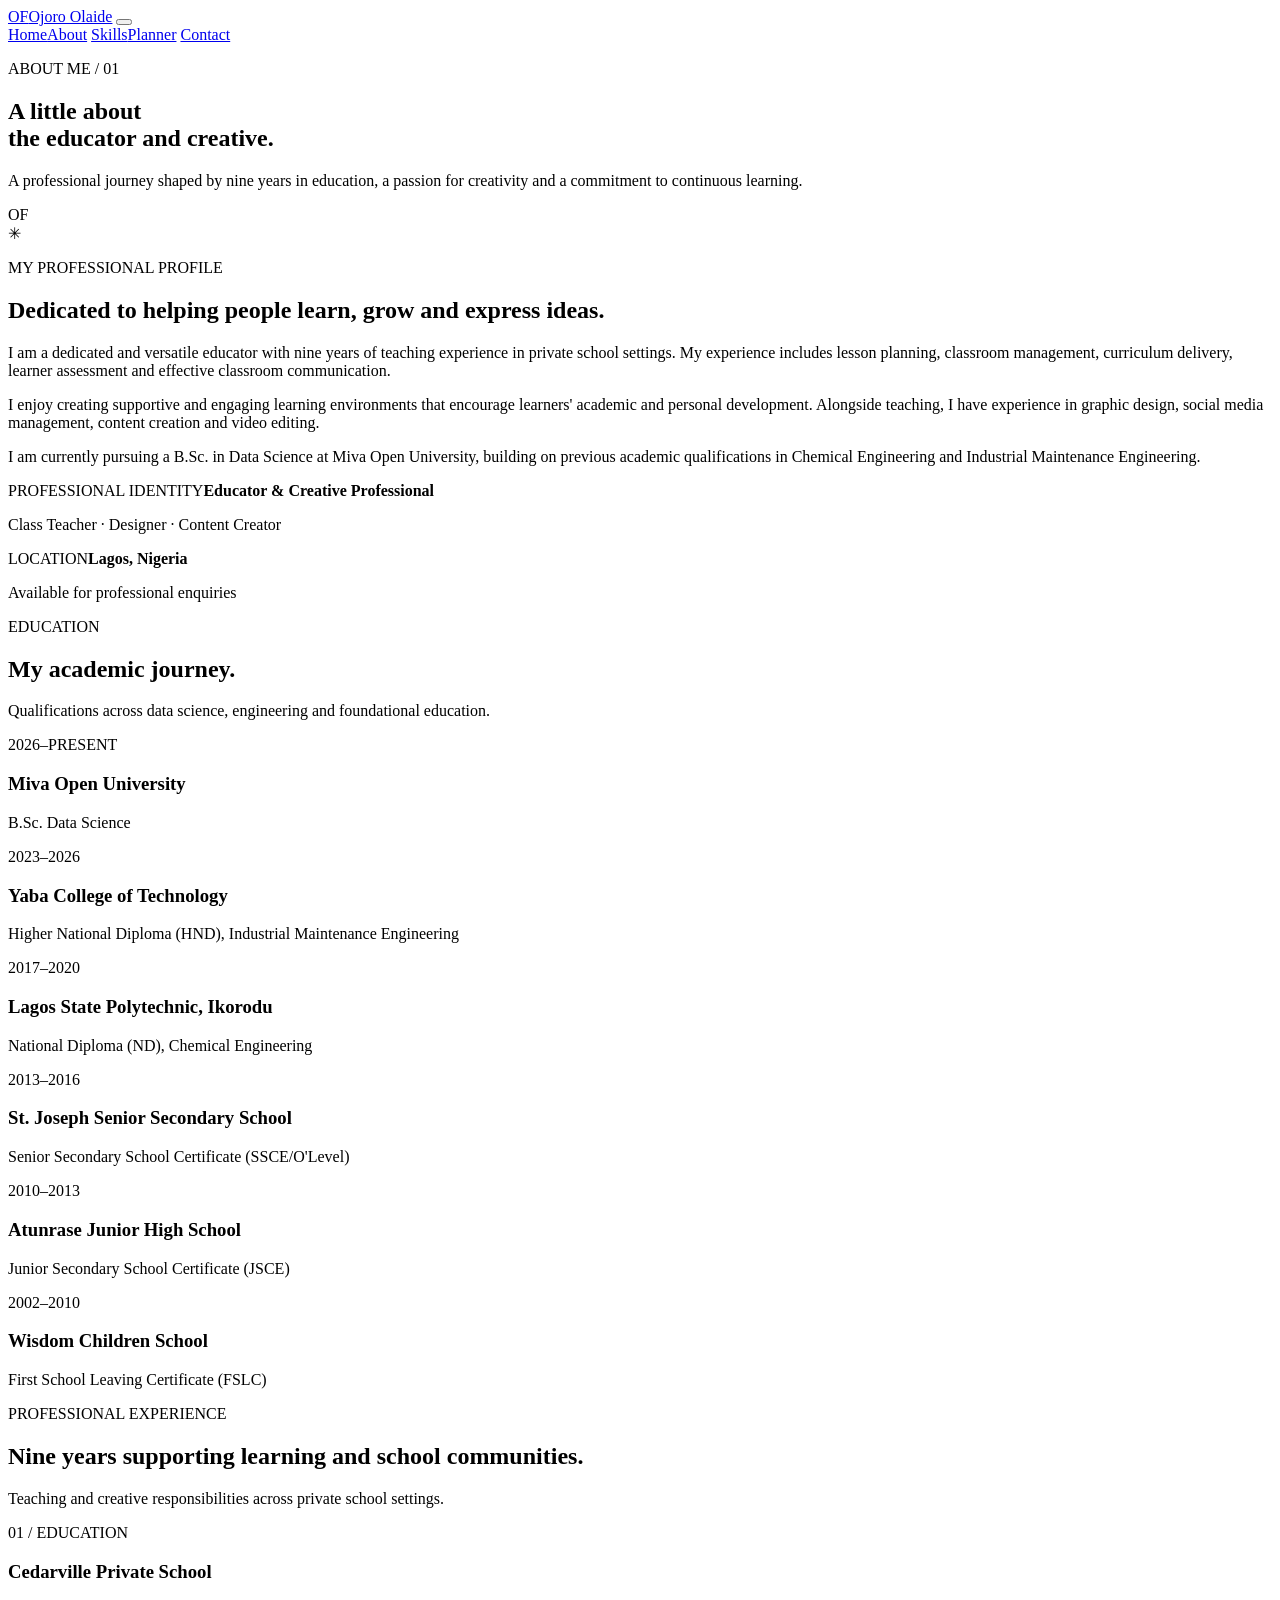
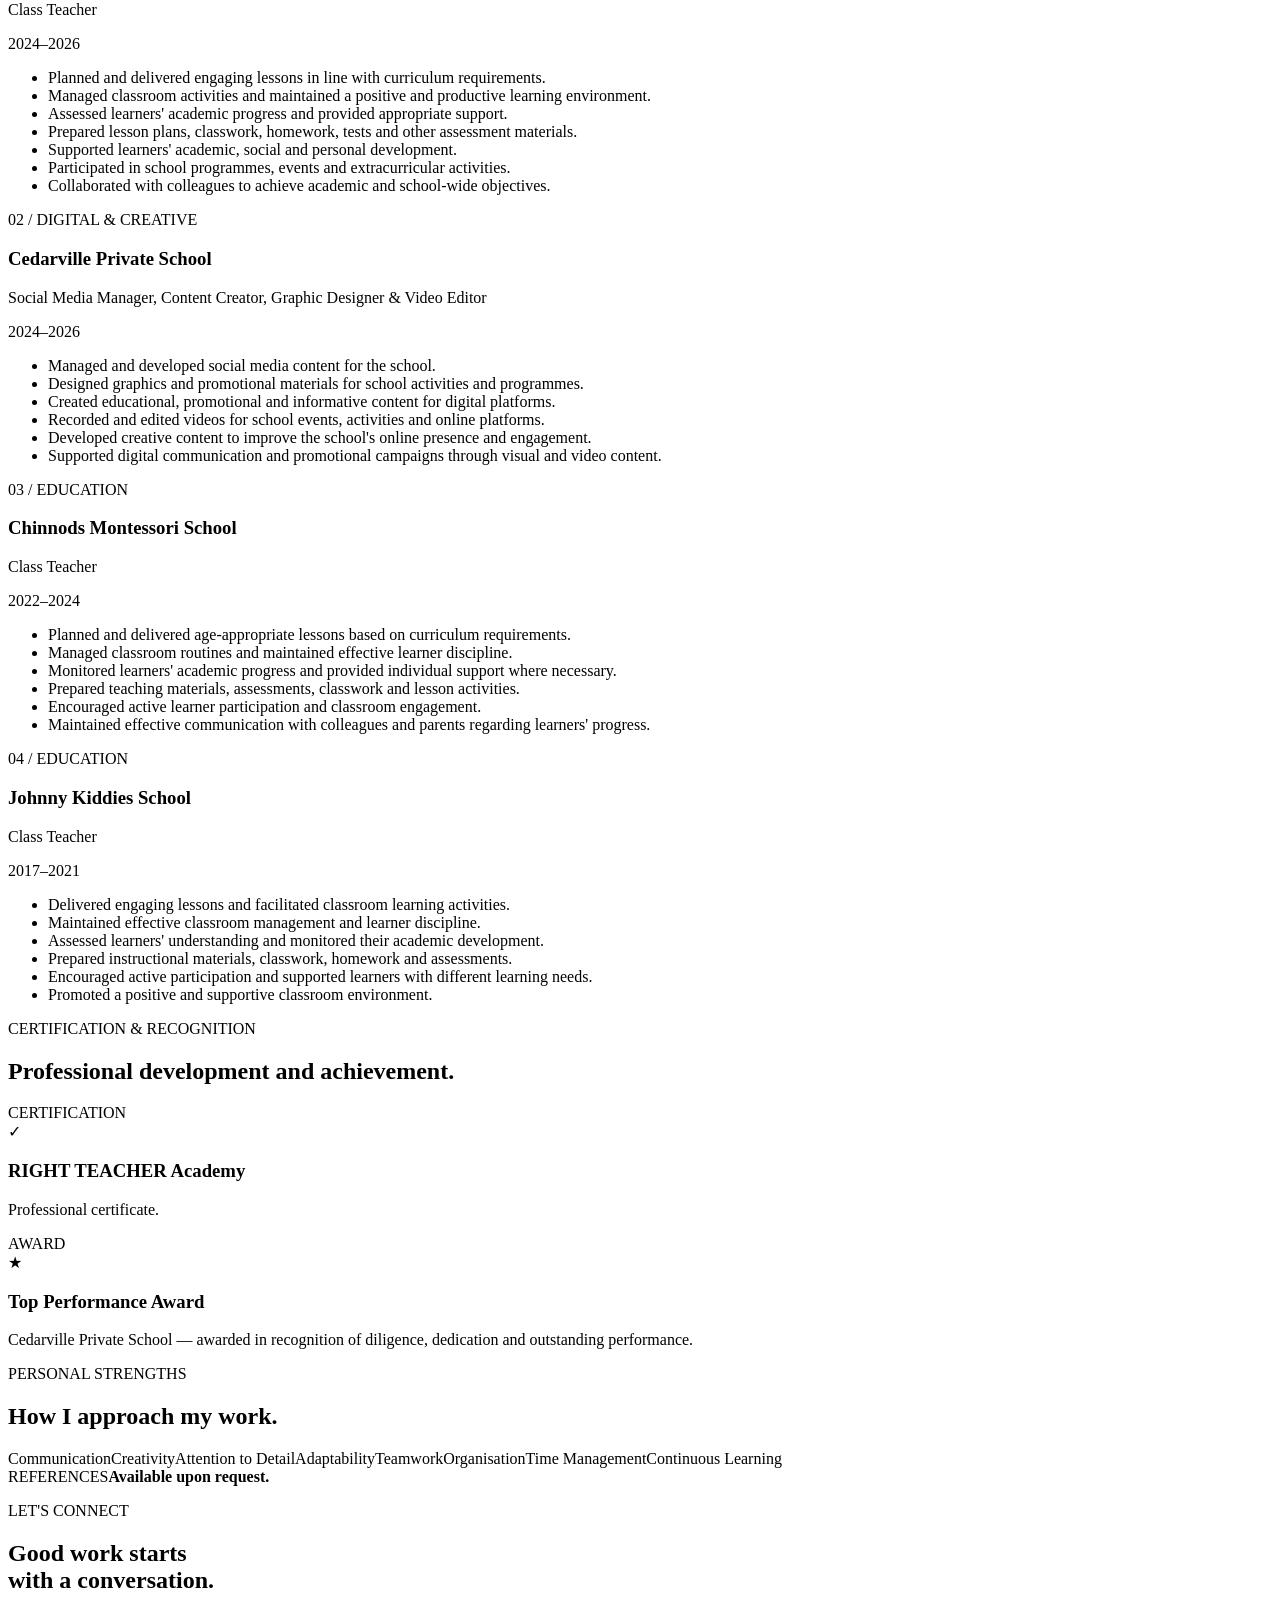
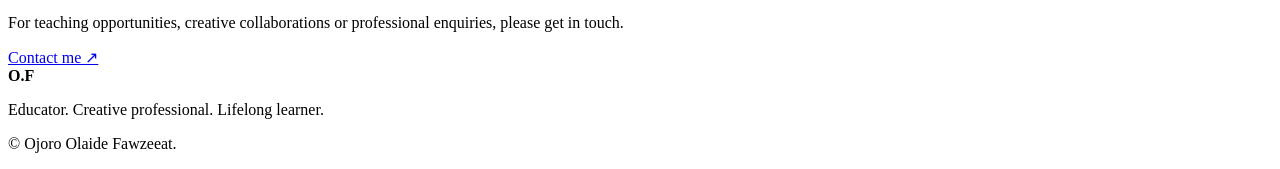
==== about.html @ 4a7afe0f "Replace about page with CV education and experience" ====
<!DOCTYPE html>
<html lang="en">
<head>
    <meta charset="UTF-8">
    <meta name="viewport" content="width=device-width, initial-scale=1.0">
    <meta name="description" content="Learn about Ojoro Olaide Fawzeeat's teaching experience, education, certifications, awards and creative skills.">
    <meta name="theme-color" content="#f8faf8">
    <title>About | Ojoro Olaide Fawzeeat</title>
    <link rel="preconnect" href="https://fonts.googleapis.com">
    <link rel="preconnect" href="https://fonts.gstatic.com" crossorigin>
    <link href="https://fonts.googleapis.com/css2?family=DM+Sans:wght@400;500;600;700&family=Manrope:wght@400;500;600;700;800&display=swap" rel="stylesheet">
    <link rel="stylesheet" href="css/style.css">
    <script src="js/script.js" defer></script>
</head>
<body>
<header class="site-header">
    <div class="container nav-wrap">
        <a href="index.html" class="brand"><span class="brand-mark">OF</span><span>Ojoro Olaide</span></a>
        <button class="menu-toggle" aria-label="Open navigation" aria-expanded="false"><span></span><span></span></button>
        <nav class="main-nav">
            <a href="index.html">Home</a><a href="about.html" class="active">About</a>
            <a href="projects.html">Skills</a><a href="planner.html">Planner</a>
            <a href="contact.html" class="nav-contact">Contact</a>
        </nav>
    </div>
</header>
<main>
    <section class="page-hero about-hero">
        <div class="container">
            <p class="eyebrow">ABOUT ME / 01</p>
            <h1>A little about<br><span class="text-green">the educator and creative.</span></h1>
            <p class="page-intro">A professional journey shaped by nine years in education, a passion for creativity and a commitment to continuous learning.</p>
        </div>
    </section>

    <section class="section">
        <div class="container about-profile-layout">
            <div class="about-profile-image">
                <div class="photo-placeholder about-photo"><span class="profile-initials">OF</span><div class="photo-decoration">✳</div></div>
            </div>
            <div class="about-profile-content">
                <p class="eyebrow">MY PROFESSIONAL PROFILE</p>
                <h2>Dedicated to helping people learn, grow and express ideas.</h2>
                <p>I am a dedicated and versatile educator with nine years of teaching experience in private school settings. My experience includes lesson planning, classroom management, curriculum delivery, learner assessment and effective classroom communication.</p>
                <p>I enjoy creating supportive and engaging learning environments that encourage learners' academic and personal development. Alongside teaching, I have experience in graphic design, social media management, content creation and video editing.</p>
                <p>I am currently pursuing a B.Sc. in Data Science at Miva Open University, building on previous academic qualifications in Chemical Engineering and Industrial Maintenance Engineering.</p>
                <div class="profile-details">
                    <div><span class="detail-label">PROFESSIONAL IDENTITY</span><strong>Educator & Creative Professional</strong><p>Class Teacher · Designer · Content Creator</p></div>
                    <div><span class="detail-label">LOCATION</span><strong>Lagos, Nigeria</strong><p>Available for professional enquiries</p></div>
                </div>
            </div>
        </div>
    </section>

    <section class="section section-soft" id="education">
        <div class="container">
            <div class="section-heading"><p class="eyebrow">EDUCATION</p><h2>My academic journey.</h2><p>Qualifications across data science, engineering and foundational education.</p></div>
            <div class="timeline">
                <article class="timeline-item"><div class="timeline-date">2026–PRESENT</div><div class="timeline-content"><h3>Miva Open University</h3><p class="timeline-role">B.Sc. Data Science</p></div></article>
                <article class="timeline-item"><div class="timeline-date">2023–2026</div><div class="timeline-content"><h3>Yaba College of Technology</h3><p class="timeline-role">Higher National Diploma (HND), Industrial Maintenance Engineering</p></div></article>
                <article class="timeline-item"><div class="timeline-date">2017–2020</div><div class="timeline-content"><h3>Lagos State Polytechnic, Ikorodu</h3><p class="timeline-role">National Diploma (ND), Chemical Engineering</p></div></article>
                <article class="timeline-item"><div class="timeline-date">2013–2016</div><div class="timeline-content"><h3>St. Joseph Senior Secondary School</h3><p class="timeline-role">Senior Secondary School Certificate (SSCE/O'Level)</p></div></article>
                <article class="timeline-item"><div class="timeline-date">2010–2013</div><div class="timeline-content"><h3>Atunrase Junior High School</h3><p class="timeline-role">Junior Secondary School Certificate (JSCE)</p></div></article>
                <article class="timeline-item"><div class="timeline-date">2002–2010</div><div class="timeline-content"><h3>Wisdom Children School</h3><p class="timeline-role">First School Leaving Certificate (FSLC)</p></div></article>
            </div>
        </div>
    </section>

    <section class="section">
        <div class="container">
            <div class="section-heading"><p class="eyebrow">PROFESSIONAL EXPERIENCE</p><h2>Nine years supporting learning and school communities.</h2><p>Teaching and creative responsibilities across private school settings.</p></div>
            <div class="experience-list">
                <article class="experience-card">
                    <div class="experience-heading"><div><p class="experience-index">01 / EDUCATION</p><h3>Cedarville Private School</h3><p class="timeline-role">Class Teacher</p></div><span class="experience-date">2024–2026</span></div>
                    <ul class="experience-points">
                        <li>Planned and delivered engaging lessons in line with curriculum requirements.</li>
                        <li>Managed classroom activities and maintained a positive and productive learning environment.</li>
                        <li>Assessed learners' academic progress and provided appropriate support.</li>
                        <li>Prepared lesson plans, classwork, homework, tests and other assessment materials.</li>
                        <li>Supported learners' academic, social and personal development.</li>
                        <li>Participated in school programmes, events and extracurricular activities.</li>
                        <li>Collaborated with colleagues to achieve academic and school-wide objectives.</li>
                    </ul>
                </article>
                <article class="experience-card">
                    <div class="experience-heading"><div><p class="experience-index">02 / DIGITAL & CREATIVE</p><h3>Cedarville Private School</h3><p class="timeline-role">Social Media Manager, Content Creator, Graphic Designer & Video Editor</p></div><span class="experience-date">2024–2026</span></div>
                    <ul class="experience-points">
                        <li>Managed and developed social media content for the school.</li>
                        <li>Designed graphics and promotional materials for school activities and programmes.</li>
                        <li>Created educational, promotional and informative content for digital platforms.</li>
                        <li>Recorded and edited videos for school events, activities and online platforms.</li>
                        <li>Developed creative content to improve the school's online presence and engagement.</li>
                        <li>Supported digital communication and promotional campaigns through visual and video content.</li>
                    </ul>
                </article>
                <article class="experience-card">
                    <div class="experience-heading"><div><p class="experience-index">03 / EDUCATION</p><h3>Chinnods Montessori School</h3><p class="timeline-role">Class Teacher</p></div><span class="experience-date">2022–2024</span></div>
                    <ul class="experience-points">
                        <li>Planned and delivered age-appropriate lessons based on curriculum requirements.</li>
                        <li>Managed classroom routines and maintained effective learner discipline.</li>
                        <li>Monitored learners' academic progress and provided individual support where necessary.</li>
                        <li>Prepared teaching materials, assessments, classwork and lesson activities.</li>
                        <li>Encouraged active learner participation and classroom engagement.</li>
                        <li>Maintained effective communication with colleagues and parents regarding learners' progress.</li>
                    </ul>
                </article>
                <article class="experience-card">
                    <div class="experience-heading"><div><p class="experience-index">04 / EDUCATION</p><h3>Johnny Kiddies School</h3><p class="timeline-role">Class Teacher</p></div><span class="experience-date">2017–2021</span></div>
                    <ul class="experience-points">
                        <li>Delivered engaging lessons and facilitated classroom learning activities.</li>
                        <li>Maintained effective classroom management and learner discipline.</li>
                        <li>Assessed learners' understanding and monitored their academic development.</li>
                        <li>Prepared instructional materials, classwork, homework and assessments.</li>
                        <li>Encouraged active participation and supported learners with different learning needs.</li>
                        <li>Promoted a positive and supportive classroom environment.</li>
                    </ul>
                </article>
            </div>
        </div>
    </section>

    <section class="section section-soft">
        <div class="container">
            <div class="section-heading"><p class="eyebrow">CERTIFICATION & RECOGNITION</p><h2>Professional development and achievement.</h2></div>
            <div class="intro-grid">
                <article class="intro-card"><span class="card-number">CERTIFICATION</span><div class="intro-icon">✓</div><h3>RIGHT TEACHER Academy</h3><p>Professional certificate.</p></article>
                <article class="intro-card"><span class="card-number">AWARD</span><div class="intro-icon">★</div><h3>Top Performance Award</h3><p>Cedarville Private School — awarded in recognition of diligence, dedication and outstanding performance.</p></article>
            </div>
        </div>
    </section>

    <section class="section">
        <div class="container">
            <div class="section-heading"><p class="eyebrow">PERSONAL STRENGTHS</p><h2>How I approach my work.</h2></div>
            <div class="interest-tags">
                <span>Communication</span><span>Creativity</span><span>Attention to Detail</span><span>Adaptability</span><span>Teamwork</span><span>Organisation</span><span>Time Management</span><span>Continuous Learning</span>
            </div>
            <div class="language-panel"><span class="detail-label">REFERENCES</span><strong>Available upon request.</strong></div>
        </div>
    </section>

    <section class="section"><div class="container"><div class="cta-panel"><p class="eyebrow">LET'S CONNECT</p><h2>Good work starts<br>with a conversation.</h2><p>For teaching opportunities, creative collaborations or professional enquiries, please get in touch.</p><a href="contact.html" class="btn btn-light">Contact me ↗</a></div></div></section>
</main>
<footer class="site-footer"><div class="container footer-content"><div><strong class="footer-brand">O.F</strong><p>Educator. Creative professional. Lifelong learner.</p></div><p>© <span class="year"></span> Ojoro Olaide Fawzeeat.</p></div></footer>
</body>
</html>
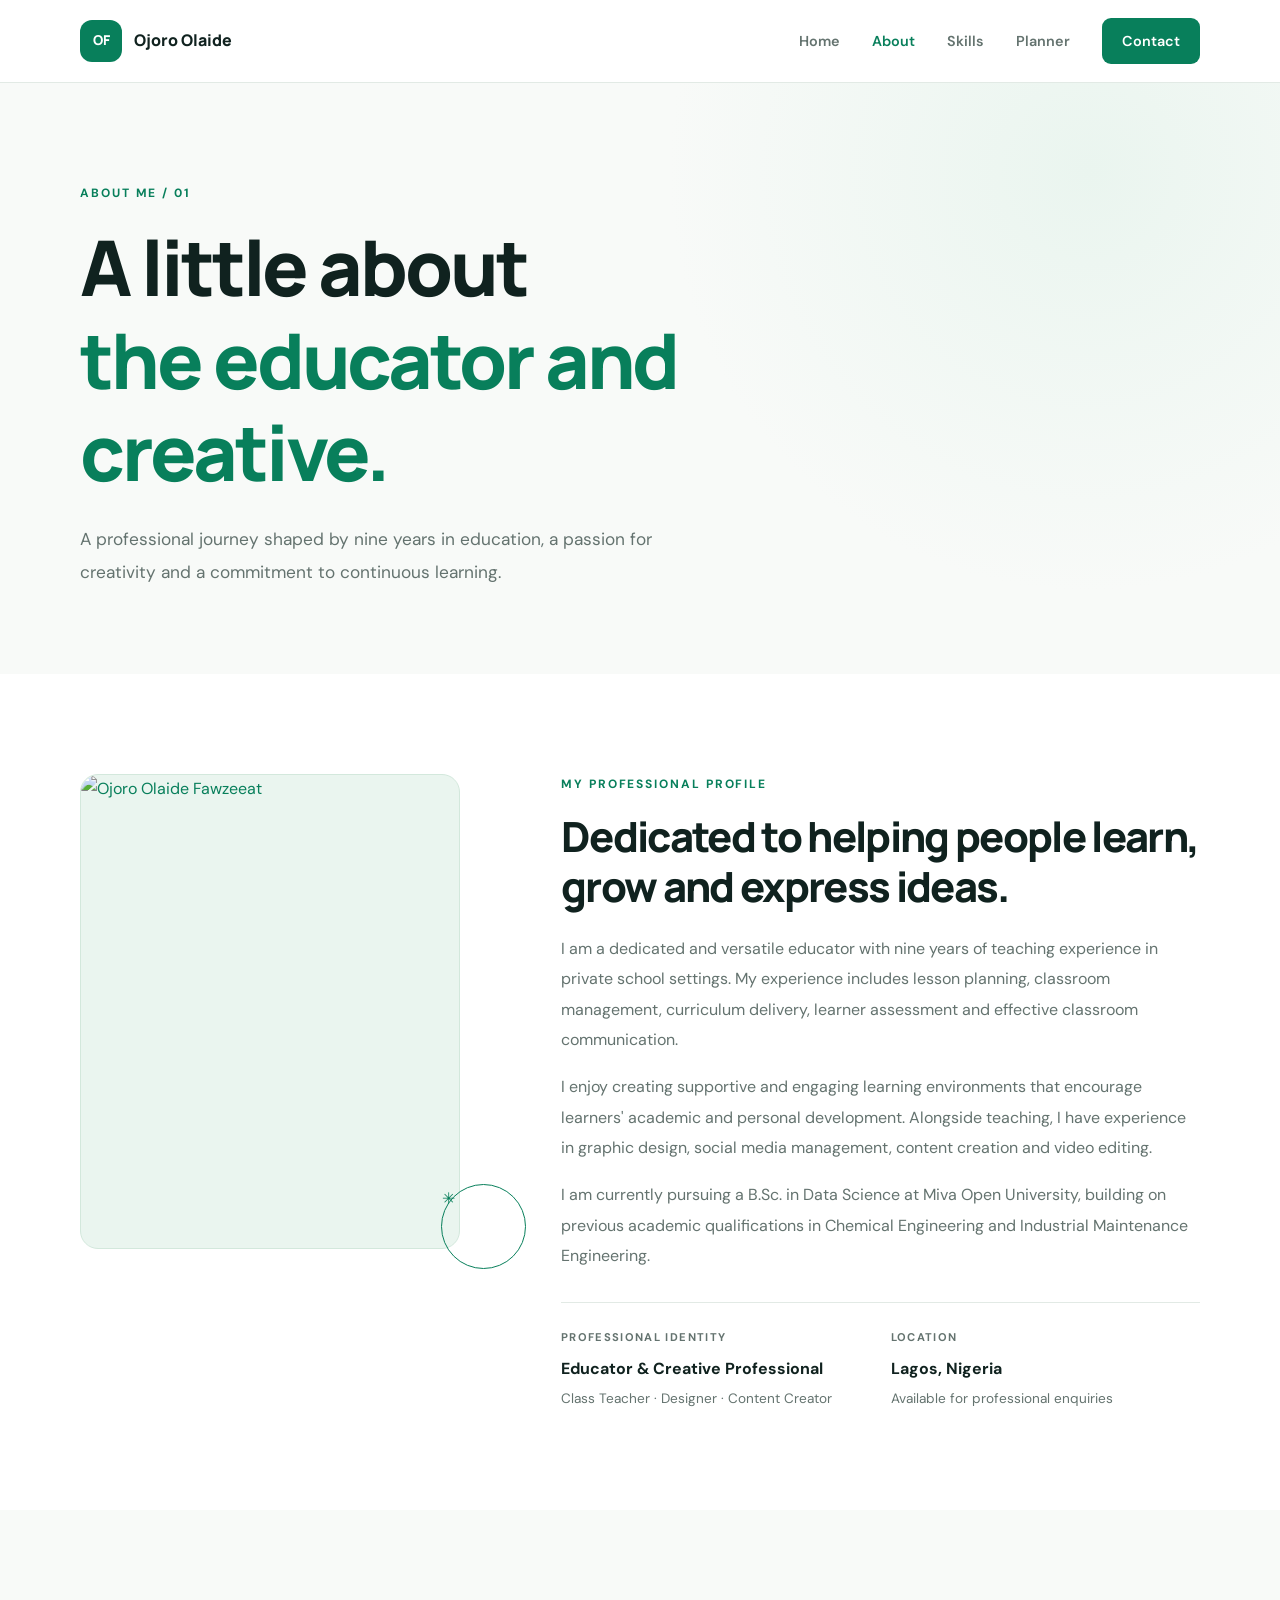
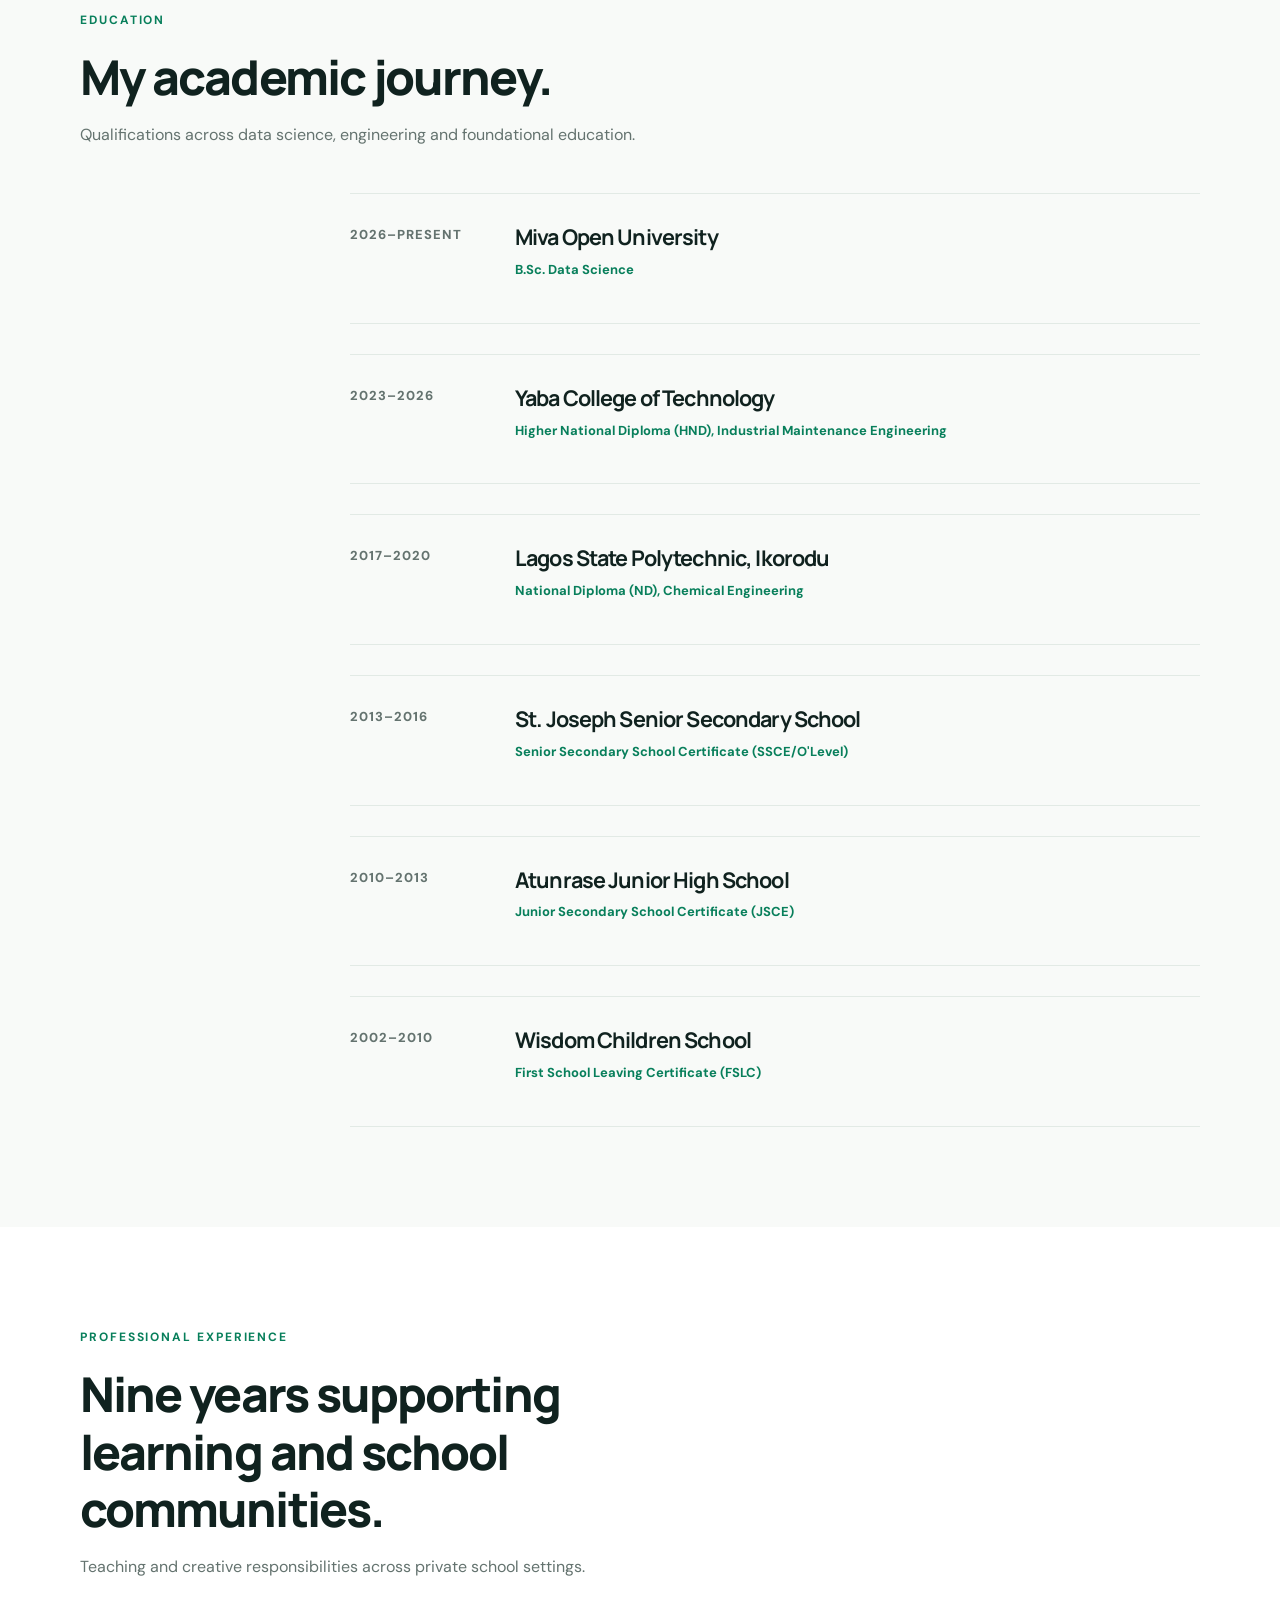
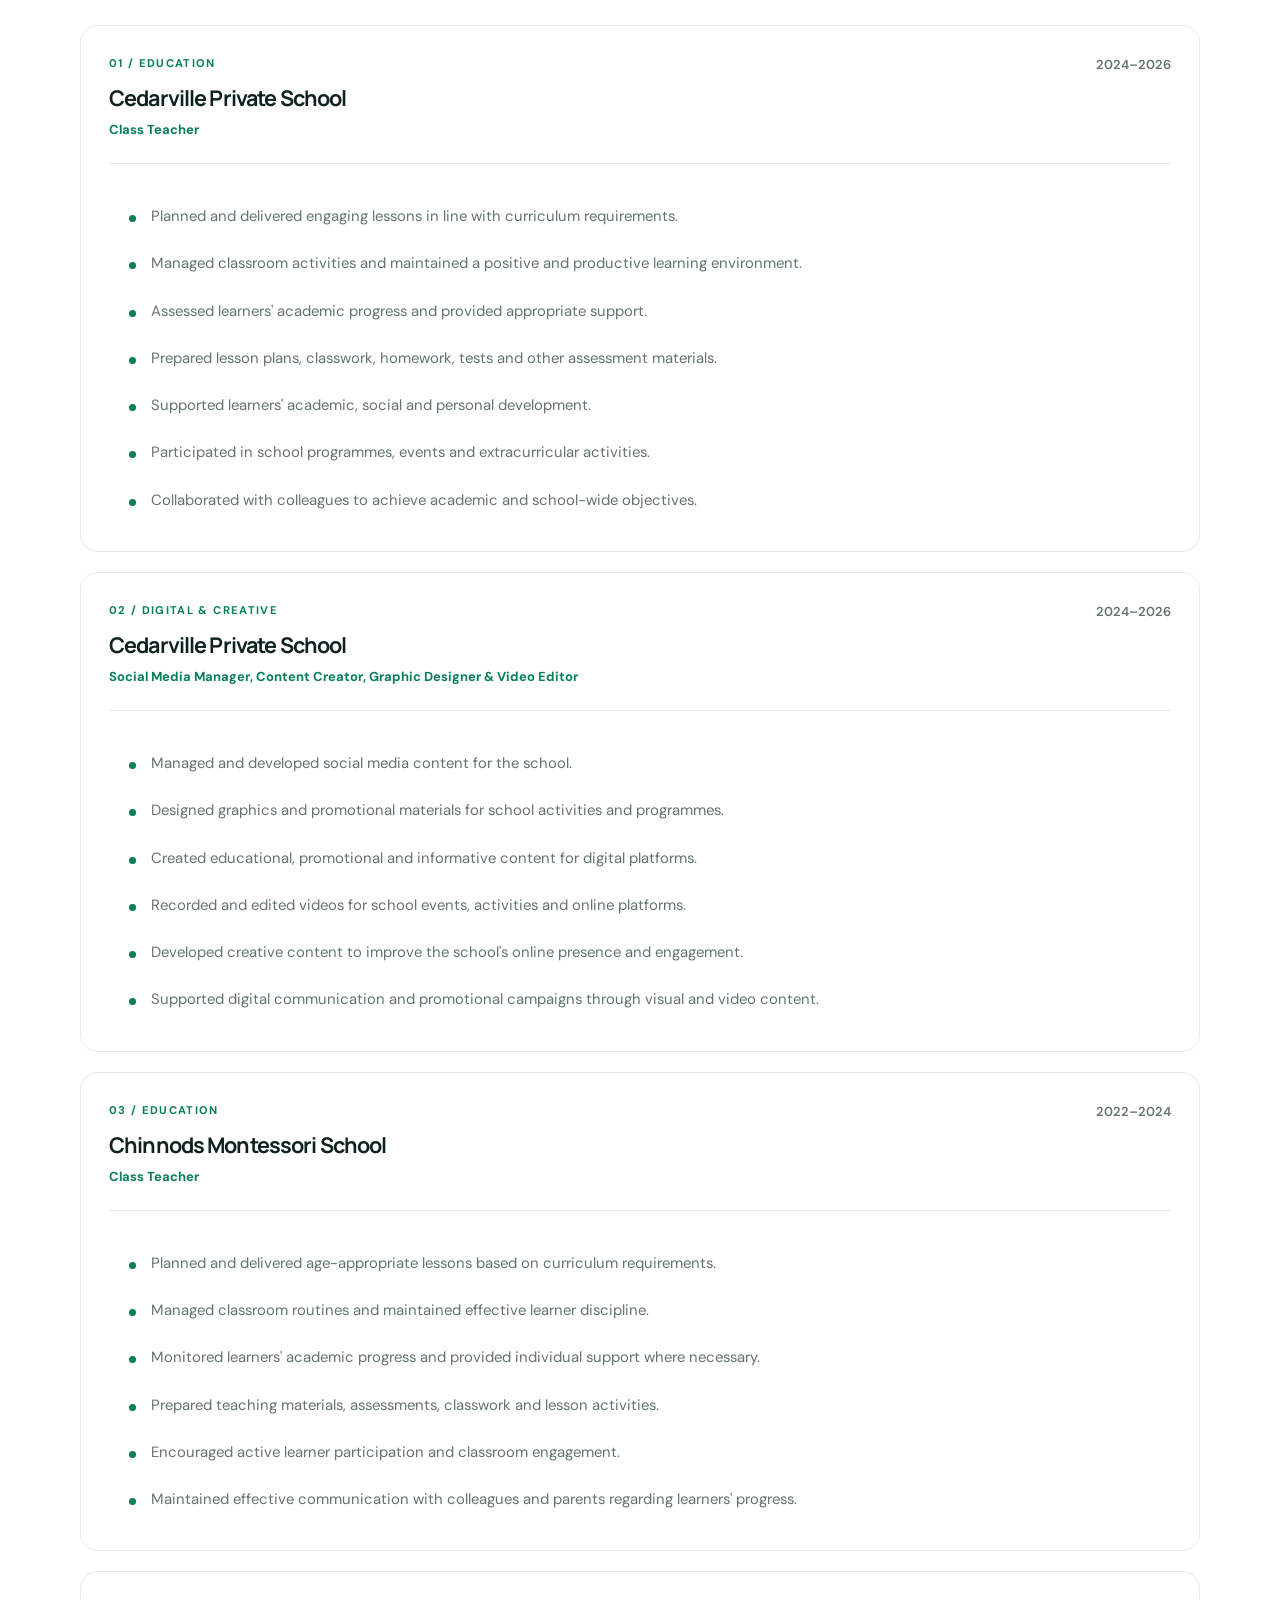
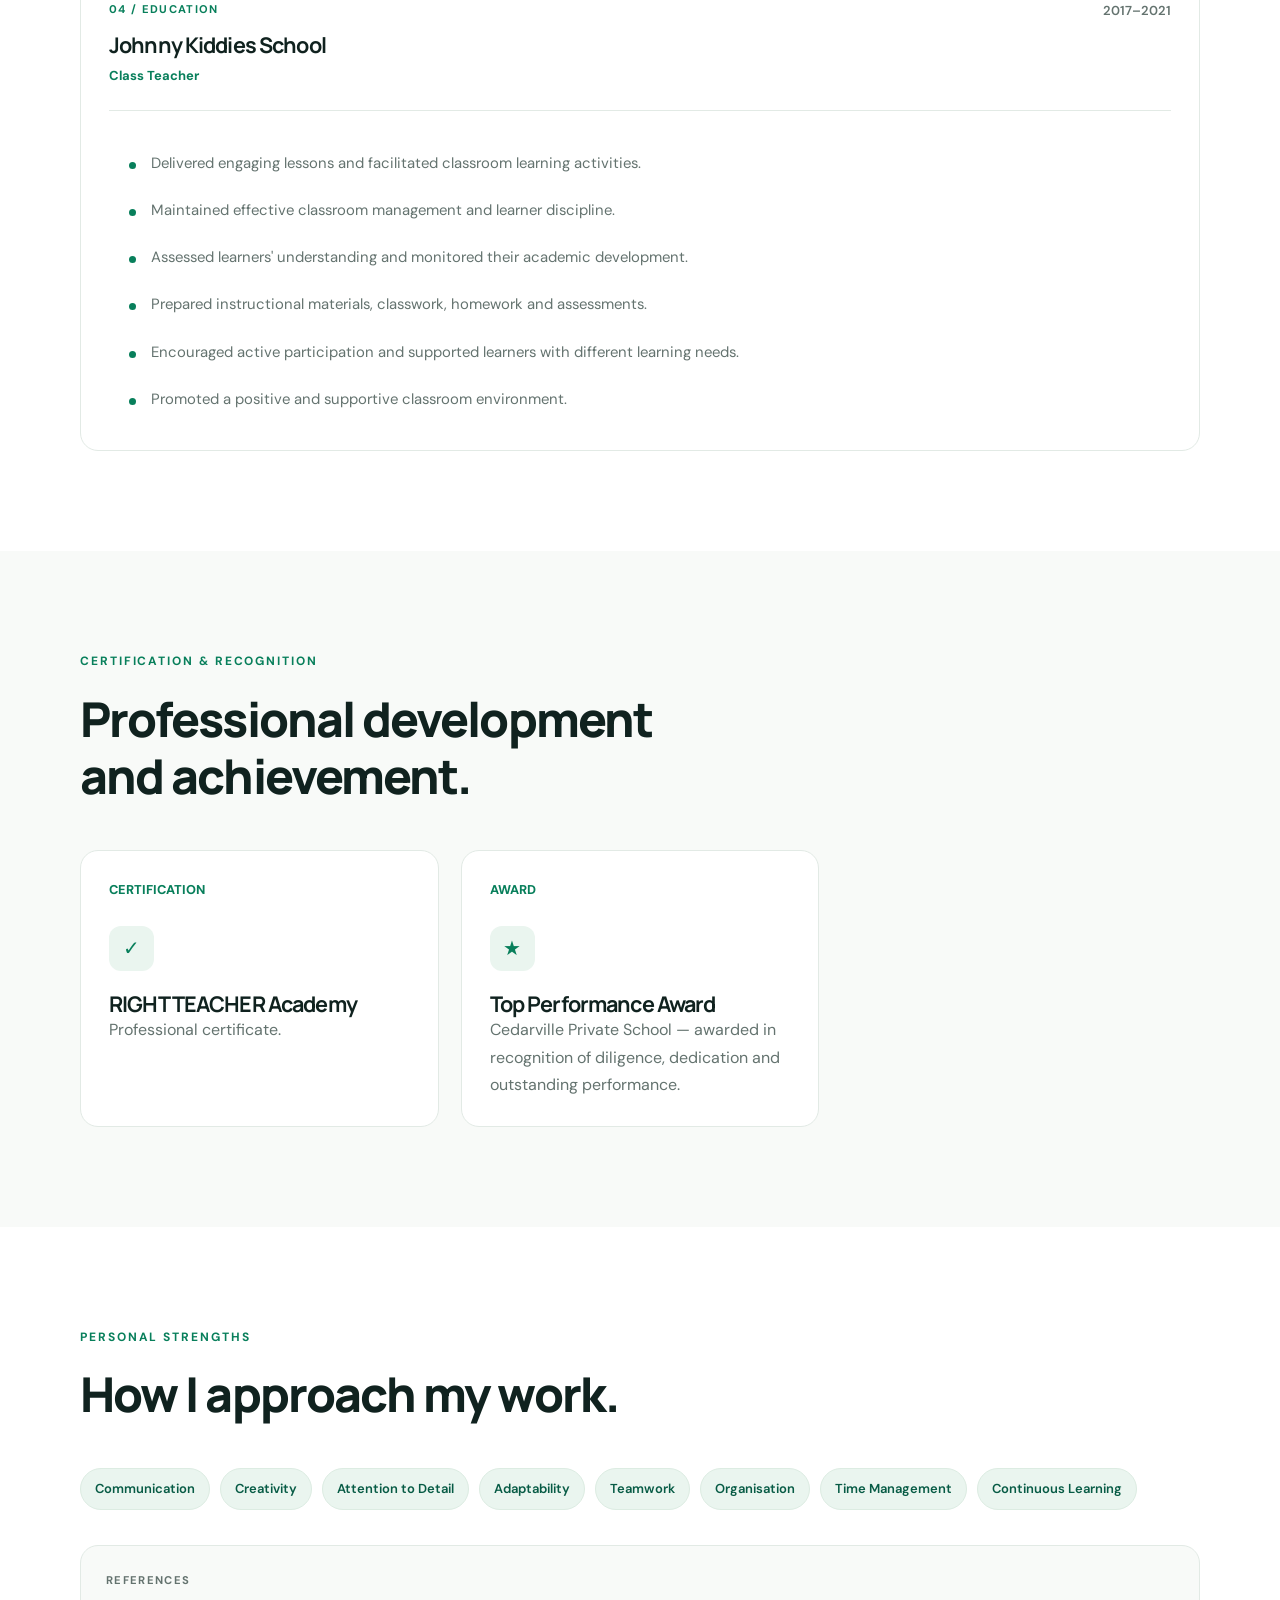
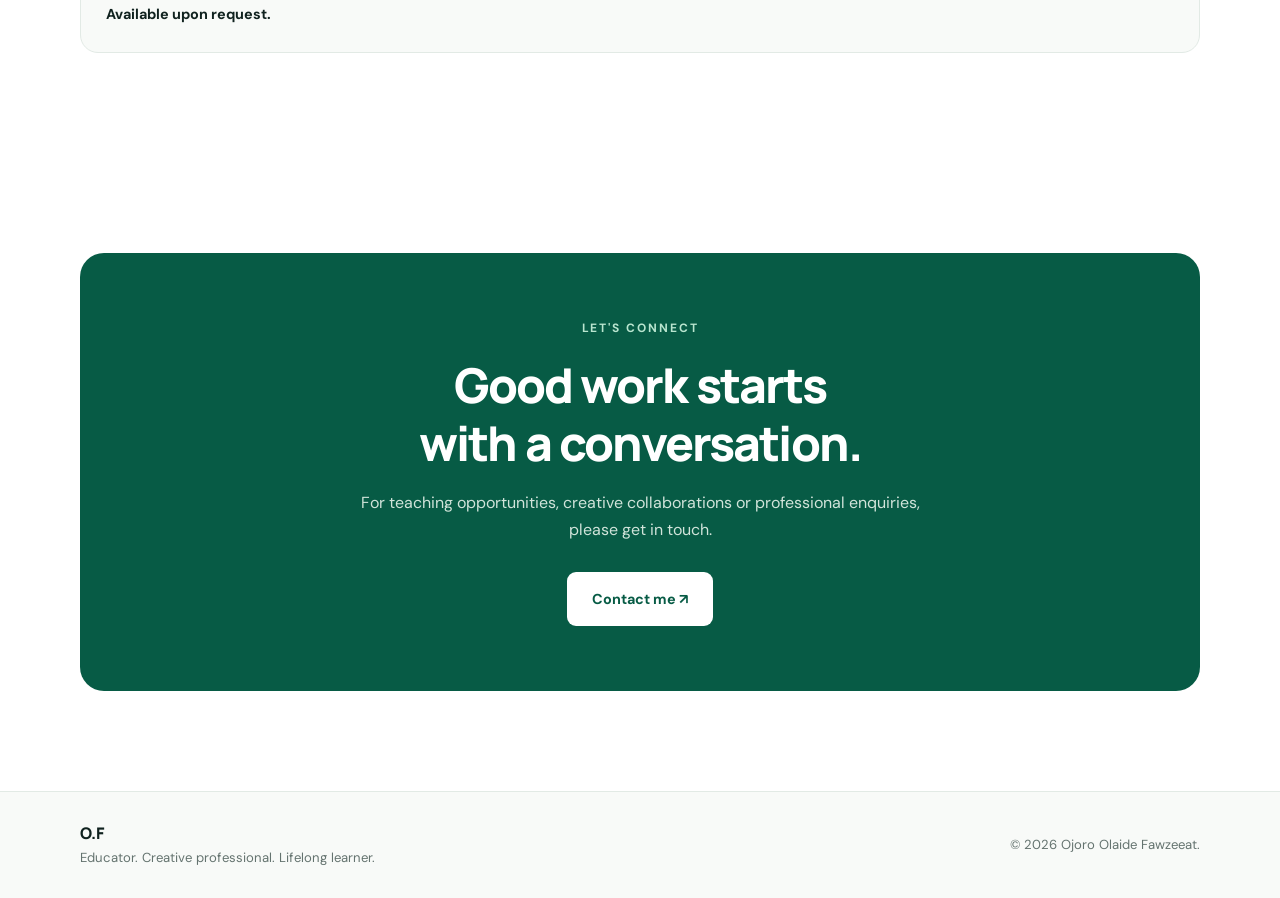
==== commit 249f41fa: "Display profile photo on about page" ====
--- a/about.html
+++ b/about.html
@@ -36,7 +36,7 @@
     <section class="section">
         <div class="container about-profile-layout">
             <div class="about-profile-image">
-                <div class="photo-placeholder about-photo"><span class="profile-initials">OF</span><div class="photo-decoration">✳</div></div>
+                <div class="photo-placeholder about-photo"><img src="images/profile.jpg" alt="Ojoro Olaide Fawzeeat" class="profile-photo"><div class="photo-decoration">✳</div></div>
             </div>
             <div class="about-profile-content">
                 <p class="eyebrow">MY PROFESSIONAL PROFILE</p>
--- a/css/style.css
+++ b/css/style.css
@@ -0,0 +1,1891 @@
+
+/* =========================================
+   1. GOOGLE FONTS
+========================================= */
+
+@import url('https://fonts.googleapis.com/css2?family=DM+Sans:wght@400;500;600;700&family=Manrope:wght@400;500;600;700;800&display=swap');
+
+
+/* =========================================
+   2. ROOT VARIABLES
+========================================= */
+
+:root {
+    --ink: #10221f;
+    --muted: #64736f;
+    --green: #087f5b;
+    --green-dark: #075b45;
+    --mint: #eaf5ef;
+    --paper: #f8faf8;
+    --line: #e2eae5;
+    --white: #ffffff;
+    --amber: #e9a23b;
+
+    --shadow: 0 18px 55px rgba(16, 34, 31, 0.08);
+
+    --radius: 18px;
+    --transition: 0.25s ease;
+}
+
+
+/* =========================================
+   3. GLOBAL RESET
+========================================= */
+
+* {
+    margin: 0;
+    padding: 0;
+    box-sizing: border-box;
+}
+
+html {
+    scroll-behavior: smooth;
+}
+
+body {
+    background: var(--white);
+    color: var(--ink);
+    font-family: 'DM Sans', sans-serif;
+    font-size: 16px;
+    line-height: 1.7;
+    -webkit-font-smoothing: antialiased;
+}
+
+a {
+    color: inherit;
+    text-decoration: none;
+}
+
+button,
+input,
+textarea {
+    font: inherit;
+}
+
+button {
+    cursor: pointer;
+}
+
+img {
+    max-width: 100%;
+    display: block;
+}
+
+ul {
+    list-style: none;
+}
+
+.container {
+    width: min(1120px, 90%);
+    margin: 0 auto;
+}
+
+.section {
+    padding: 100px 0;
+}
+
+.section-soft {
+    background: var(--paper);
+}
+
+
+/* =========================================
+   4. TYPOGRAPHY
+========================================= */
+
+h1,
+h2,
+h3,
+h4 {
+    font-family: 'Manrope', sans-serif;
+    line-height: 1.2;
+    letter-spacing: -0.04em;
+}
+
+h1 {
+    font-size: clamp(2.8rem, 6vw, 5.3rem);
+    font-weight: 800;
+}
+
+h2 {
+    font-size: clamp(2rem, 4vw, 3rem);
+    font-weight: 800;
+}
+
+h3 {
+    font-size: 1.35rem;
+    font-weight: 700;
+}
+
+p {
+    color: var(--muted);
+}
+
+.text-green {
+    color: var(--green);
+}
+
+.eyebrow {
+    color: var(--green);
+    font-size: 0.75rem;
+    font-weight: 700;
+    letter-spacing: 0.16em;
+    text-transform: uppercase;
+    margin-bottom: 18px;
+}
+
+
+/* =========================================
+   5. HEADER AND NAVIGATION
+========================================= */
+
+.site-header {
+    width: 100%;
+    background: rgba(255, 255, 255, 0.95);
+    border-bottom: 1px solid var(--line);
+    position: sticky;
+    top: 0;
+    z-index: 1000;
+    backdrop-filter: blur(12px);
+}
+
+.nav-wrap {
+    min-height: 82px;
+    display: flex;
+    align-items: center;
+    justify-content: space-between;
+    gap: 30px;
+}
+
+.brand {
+    display: inline-flex;
+    align-items: center;
+    gap: 12px;
+    font-family: 'Manrope', sans-serif;
+    font-size: 1rem;
+    font-weight: 800;
+    white-space: nowrap;
+}
+
+.brand-mark {
+    width: 42px;
+    height: 42px;
+    display: grid;
+    place-items: center;
+    background: var(--green);
+    color: var(--white);
+    border-radius: 12px;
+    font-size: 0.85rem;
+}
+
+.main-nav {
+    display: flex;
+    align-items: center;
+    gap: 32px;
+}
+
+.main-nav a {
+    color: var(--muted);
+    font-size: 0.9rem;
+    font-weight: 600;
+    transition: var(--transition);
+}
+
+.main-nav a:hover,
+.main-nav a.active {
+    color: var(--green);
+}
+
+.main-nav .nav-contact {
+    background: var(--green);
+    color: var(--white);
+    padding: 11px 20px;
+    border-radius: 9px;
+}
+
+.main-nav .nav-contact:hover,
+.main-nav .nav-contact.active {
+    background: var(--green-dark);
+    color: var(--white);
+}
+
+.menu-toggle {
+    display: none;
+    background: transparent;
+    border: 0;
+    width: 42px;
+    height: 42px;
+    flex-direction: column;
+    justify-content: center;
+    align-items: center;
+    gap: 6px;
+}
+
+.menu-toggle span {
+    width: 23px;
+    height: 2px;
+    background: var(--ink);
+    border-radius: 5px;
+}
+
+
+/* =========================================
+   6. HOME HERO
+========================================= */
+
+.hero {
+    padding: 100px 0 90px;
+    background:
+        radial-gradient(circle at 85% 15%, #eaf5ef 0, transparent 35%),
+        var(--paper);
+}
+
+.hero-layout {
+    display: grid;
+    grid-template-columns: 1.2fr 0.8fr;
+    align-items: center;
+    gap: 80px;
+}
+
+.hero-content h1 {
+    max-width: 750px;
+    margin-bottom: 25px;
+}
+
+.hero-description {
+    max-width: 580px;
+    font-size: 1.08rem;
+    line-height: 1.9;
+    margin-bottom: 32px;
+}
+
+.hero-actions {
+    display: flex;
+    flex-wrap: wrap;
+    gap: 14px;
+}
+
+.hero-image {
+    display: flex;
+    justify-content: center;
+}
+
+.photo-placeholder {
+    width: 100%;
+    max-width: 360px;
+    aspect-ratio: 4 / 5;
+    background: linear-gradient(145deg, #d9eee3, #edf6f0);
+    border: 1px solid #d3e8dc;
+    border-radius: 24px;
+    display: flex;
+    flex-direction: column;
+    align-items: center;
+    justify-content: center;
+    color: var(--green);
+    overflow: hidden;
+}
+
+.photo-placeholder span {
+    font-family: 'Manrope', sans-serif;
+    font-size: 5rem;
+    font-weight: 800;
+    opacity: 0.8;
+}
+
+.photo-placeholder p {
+    font-size: 0.75rem;
+    font-weight: 700;
+    letter-spacing: 0.15em;
+}
+
+
+/* =========================================
+   7. BUTTONS
+========================================= */
+
+.btn {
+    display: inline-flex;
+    justify-content: center;
+    align-items: center;
+    gap: 8px;
+    padding: 14px 24px;
+    border: 1px solid transparent;
+    border-radius: 9px;
+    font-size: 0.9rem;
+    font-weight: 700;
+    transition: var(--transition);
+}
+
+.btn-primary {
+    background: var(--green);
+    color: var(--white);
+}
+
+.btn-primary:hover {
+    background: var(--green-dark);
+    transform: translateY(-2px);
+}
+
+.btn-outline {
+    background: transparent;
+    color: var(--green);
+    border-color: var(--green);
+}
+
+.btn-outline:hover {
+    background: var(--mint);
+    transform: translateY(-2px);
+}
+
+.btn-light {
+    background: var(--white);
+    color: var(--green-dark);
+}
+
+.btn-light:hover {
+    background: var(--mint);
+    transform: translateY(-2px);
+}
+
+
+/* =========================================
+   8. INTRO STRIP
+========================================= */
+
+.intro-strip {
+    border-bottom: 1px solid var(--line);
+    padding: 28px 0;
+}
+
+.intro-strip-content {
+    display: flex;
+    align-items: center;
+    justify-content: space-between;
+    flex-wrap: wrap;
+    gap: 20px;
+}
+
+.intro-strip p {
+    font-size: 0.9rem;
+    font-weight: 600;
+}
+
+
+/* =========================================
+   9. SECTION HEADINGS
+========================================= */
+
+.section-heading {
+    max-width: 650px;
+    margin-bottom: 45px;
+}
+
+.section-heading h2 {
+    margin-bottom: 15px;
+}
+
+.section-heading > p:last-child {
+    font-size: 1rem;
+}
+
+
+/* =========================================
+   10. PROJECT CARDS
+========================================= */
+
+.projects-grid {
+    display: grid;
+    grid-template-columns: repeat(3, 1fr);
+    gap: 25px;
+}
+
+.project-card {
+    background: var(--white);
+    border: 1px solid var(--line);
+    border-radius: var(--radius);
+    overflow: hidden;
+    transition: var(--transition);
+}
+
+.project-card:hover {
+    transform: translateY(-7px);
+    box-shadow: var(--shadow);
+}
+
+.project-visual {
+    height: 210px;
+    padding: 25px;
+    display: flex;
+    flex-direction: column;
+    justify-content: space-between;
+    overflow: hidden;
+}
+
+.project-visual > span {
+    color: var(--green-dark);
+    font-size: 0.7rem;
+    font-weight: 800;
+    letter-spacing: 0.12em;
+}
+
+.project-visual-one {
+    background: #e5f2e9;
+}
+
+.project-visual-two {
+    background: #eaf0f5;
+}
+
+.project-visual-three {
+    background: #f7eedf;
+}
+
+.visual-symbol {
+    align-self: flex-end;
+    font-family: 'Manrope', sans-serif;
+    font-size: 5rem;
+    font-weight: 800;
+    color: var(--green);
+    line-height: 1;
+}
+
+.project-body {
+    padding: 25px;
+}
+
+.project-category {
+    color: var(--green);
+    font-size: 0.7rem;
+    font-weight: 700;
+    letter-spacing: 0.1em;
+    margin-bottom: 10px;
+}
+
+.project-body h3 {
+    margin-bottom: 12px;
+}
+
+.project-body > p:not(.project-category) {
+    font-size: 0.9rem;
+    line-height: 1.8;
+    margin-bottom: 20px;
+}
+
+.tag-list {
+    display: flex;
+    flex-wrap: wrap;
+    gap: 8px;
+    margin-bottom: 22px;
+}
+
+.tag-list span {
+    background: var(--mint);
+    color: var(--green-dark);
+    border-radius: 6px;
+    padding: 6px 10px;
+    font-size: 0.72rem;
+    font-weight: 600;
+}
+
+.text-link {
+    display: inline-block;
+    color: var(--green);
+    font-size: 0.88rem;
+    font-weight: 700;
+}
+
+.text-link:hover {
+    color: var(--green-dark);
+}
+
+
+/* =========================================
+   11. CTA PANEL
+========================================= */
+
+.cta-panel {
+    padding: 65px;
+    background: var(--green-dark);
+    border-radius: 24px;
+    text-align: center;
+}
+
+.cta-panel .eyebrow {
+    color: #b9e5cf;
+}
+
+.cta-panel h2 {
+    color: var(--white);
+    max-width: 650px;
+    margin: 0 auto 18px;
+}
+
+.cta-panel > p:not(.eyebrow) {
+    color: #d1e4da;
+    max-width: 580px;
+    margin: 0 auto 28px;
+}
+
+
+/* =========================================
+   12. PAGE HERO
+========================================= */
+
+.page-hero {
+    padding: 100px 0 85px;
+    background:
+        radial-gradient(circle at 85% 15%, #eaf5ef 0, transparent 35%),
+        var(--paper);
+}
+
+.page-hero h1 {
+    max-width: 850px;
+    margin-bottom: 25px;
+}
+
+.page-intro {
+    max-width: 650px;
+    font-size: 1.08rem;
+    line-height: 1.9;
+}
+
+
+/* =========================================
+   13. ABOUT PAGE
+========================================= */
+
+.about-layout {
+    display: grid;
+    grid-template-columns: 0.8fr 1.2fr;
+    align-items: center;
+    gap: 75px;
+}
+
+.about-image .photo-placeholder {
+    max-width: 400px;
+}
+
+.about-content h2 {
+    margin-bottom: 25px;
+}
+
+.about-content > p:not(.eyebrow) {
+    margin-bottom: 18px;
+    line-height: 1.9;
+}
+
+.about-content .btn {
+    margin-top: 12px;
+}
+
+.interest-grid {
+    display: grid;
+    grid-template-columns: repeat(4, 1fr);
+    gap: 20px;
+}
+
+.interest-card {
+    background: var(--white);
+    border: 1px solid var(--line);
+    border-radius: var(--radius);
+    padding: 28px 23px;
+    transition: var(--transition);
+}
+
+.interest-card:hover {
+    transform: translateY(-5px);
+    box-shadow: var(--shadow);
+}
+
+.card-number {
+    display: block;
+    color: var(--green);
+    font-size: 0.8rem;
+    font-weight: 800;
+    margin-bottom: 25px;
+}
+
+.interest-card h3 {
+    margin-bottom: 12px;
+}
+
+.interest-card p {
+    font-size: 0.88rem;
+    line-height: 1.8;
+}
+
+
+/* =========================================
+   14. PROJECTS PAGE
+========================================= */
+
+.github-panel {
+    display: flex;
+    align-items: center;
+    justify-content: space-between;
+    gap: 30px;
+    margin-top: 70px;
+    padding: 35px;
+    border: 1px solid var(--line);
+    border-radius: var(--radius);
+}
+
+.github-panel h2 {
+    font-size: 1.8rem;
+    margin-bottom: 10px;
+}
+
+.github-panel .eyebrow {
+    margin-bottom: 10px;
+}
+
+
+/* =========================================
+   15. ACADEMIC PLANNER
+========================================= */
+
+.planner-container {
+    max-width: 900px;
+}
+
+.planner-heading {
+    margin-bottom: 35px;
+}
+
+.planner-heading h2 {
+    margin-bottom: 10px;
+}
+
+.planner-stats {
+    display: grid;
+    grid-template-columns: repeat(3, 1fr);
+    gap: 18px;
+    margin-bottom: 30px;
+}
+
+.stat-card {
+    padding: 25px;
+    background: var(--mint);
+    border: 1px solid #dcece2;
+    border-radius: 14px;
+}
+
+.stat-label {
+    display: block;
+    color: var(--muted);
+    font-size: 0.7rem;
+    font-weight: 700;
+    letter-spacing: 0.1em;
+    margin-bottom: 10px;
+}
+
+.stat-card strong {
+    display: block;
+    color: var(--green-dark);
+    font-family: 'Manrope', sans-serif;
+    font-size: 2rem;
+}
+
+.planner-card {
+    background: var(--white);
+    border: 1px solid var(--line);
+    border-radius: var(--radius);
+    padding: 35px;
+    box-shadow: var(--shadow);
+}
+
+.planner-card > h3 {
+    margin-bottom: 8px;
+}
+
+.planner-card > p {
+    margin-bottom: 25px;
+}
+
+.planner-form {
+    display: flex;
+    gap: 12px;
+    margin-bottom: 40px;
+}
+
+.planner-form input {
+    flex: 1;
+    min-width: 0;
+    padding: 14px 16px;
+    border: 1px solid var(--line);
+    border-radius: 9px;
+    outline: none;
+}
+
+.planner-form input:focus,
+.contact-form input:focus,
+.contact-form textarea:focus {
+    border-color: var(--green);
+    box-shadow: 0 0 0 3px rgba(8, 127, 91, 0.1);
+}
+
+.task-section-heading {
+    display: flex;
+    align-items: center;
+    justify-content: space-between;
+    gap: 15px;
+    padding-bottom: 16px;
+    border-bottom: 1px solid var(--line);
+}
+
+.task-section-heading span {
+    color: var(--muted);
+    font-size: 0.85rem;
+}
+
+.task-list {
+    display: flex;
+    flex-direction: column;
+}
+
+.task-item {
+    display: flex;
+    align-items: center;
+    justify-content: space-between;
+    gap: 15px;
+    padding: 17px 0;
+    border-bottom: 1px solid var(--line);
+}
+
+.task-item-left {
+    display: flex;
+    align-items: center;
+    gap: 12px;
+    min-width: 0;
+}
+
+.task-item-left span {
+    overflow-wrap: anywhere;
+}
+
+.task-checkbox {
+    width: 19px;
+    height: 19px;
+    accent-color: var(--green);
+    cursor: pointer;
+    flex-shrink: 0;
+}
+
+.task-item.completed .task-item-left span {
+    color: #9aa7a0;
+    text-decoration: line-through;
+}
+
+.delete-task {
+    border: 0;
+    background: transparent;
+    color: #c04b4b;
+    font-size: 0.85rem;
+    font-weight: 600;
+    padding: 8px;
+}
+
+.delete-task:hover {
+    color: #8f2222;
+}
+
+.empty-message {
+    padding: 30px 0;
+    text-align: center;
+    font-size: 0.9rem;
+}
+
+.planner-note {
+    text-align: center;
+    font-size: 0.8rem;
+    margin-top: 20px;
+}
+
+
+/* =========================================
+   16. CONTACT PAGE
+========================================= */
+
+.contact-layout {
+    display: grid;
+    grid-template-columns: 0.8fr 1.2fr;
+    gap: 70px;
+    align-items: start;
+}
+
+.contact-info h2 {
+    margin-bottom: 20px;
+}
+
+.contact-info > p:not(.eyebrow) {
+    margin-bottom: 35px;
+    line-height: 1.9;
+}
+
+.contact-detail {
+    padding: 18px 0;
+    border-bottom: 1px solid var(--line);
+}
+
+.detail-label {
+    display: block;
+    color: var(--muted);
+    font-size: 0.7rem;
+    font-weight: 700;
+    letter-spacing: 0.12em;
+    margin-bottom: 8px;
+}
+
+.contact-detail a {
+    color: var(--green);
+    font-weight: 600;
+    overflow-wrap: anywhere;
+}
+
+.contact-detail p {
+    color: var(--ink);
+}
+
+.contact-form-card {
+    background: var(--white);
+    border: 1px solid var(--line);
+    border-radius: var(--radius);
+    padding: 35px;
+    box-shadow: var(--shadow);
+}
+
+.contact-form-card h3 {
+    margin-bottom: 8px;
+}
+
+.contact-form-card > p {
+    margin-bottom: 25px;
+}
+
+.contact-form {
+    display: flex;
+    flex-direction: column;
+    gap: 20px;
+}
+
+.form-group {
+    display: flex;
+    flex-direction: column;
+    gap: 8px;
+}
+
+.form-group label {
+    color: var(--ink);
+    font-size: 0.85rem;
+    font-weight: 600;
+}
+
+.contact-form input,
+.contact-form textarea {
+    width: 100%;
+    padding: 14px 16px;
+    border: 1px solid var(--line);
+    border-radius: 9px;
+    outline: none;
+    resize: vertical;
+    background: var(--white);
+}
+
+.contact-form textarea {
+    min-height: 140px;
+}
+
+.contact-form button {
+    align-self: flex-start;
+}
+
+
+/* =========================================
+   17. FOOTER
+========================================= */
+
+.site-footer {
+    padding: 28px 0;
+    border-top: 1px solid var(--line);
+    background: var(--paper);
+}
+
+.footer-content {
+    display: flex;
+    justify-content: space-between;
+    align-items: center;
+    flex-wrap: wrap;
+    gap: 15px;
+}
+
+.footer-content p {
+    font-size: 0.82rem;
+}
+
+
+/* =========================================
+   18. RESPONSIVE DESIGN - TABLETS
+========================================= */
+
+@media (max-width: 900px) {
+
+    .hero-layout {
+        gap: 35px;
+    }
+
+    .projects-grid {
+        grid-template-columns: repeat(2, 1fr);
+    }
+
+    .interest-grid {
+        grid-template-columns: repeat(2, 1fr);
+    }
+
+    .about-layout,
+    .contact-layout {
+        gap: 40px;
+    }
+
+    .main-nav {
+        gap: 18px;
+    }
+}
+
+
+/* =========================================
+   19. RESPONSIVE DESIGN - MOBILE
+========================================= */
+
+@media (max-width: 700px) {
+
+    .section {
+        padding: 70px 0;
+    }
+
+    .nav-wrap {
+        min-height: 72px;
+    }
+
+    .menu-toggle {
+        display: flex;
+    }
+
+    .main-nav {
+        display: none;
+        position: absolute;
+        top: 72px;
+        left: 0;
+        width: 100%;
+        background: var(--white);
+        padding: 20px 5%;
+        border-bottom: 1px solid var(--line);
+        box-shadow: var(--shadow);
+        flex-direction: column;
+        align-items: stretch;
+        gap: 18px;
+    }
+
+    .main-nav.open {
+        display: flex;
+    }
+
+    .main-nav a {
+        padding: 8px 0;
+    }
+
+    .main-nav .nav-contact {
+        text-align: center;
+    }
+
+    .hero {
+        padding: 70px 0;
+    }
+
+    .hero-layout {
+        grid-template-columns: 1fr;
+        gap: 45px;
+    }
+
+    .hero-content h1 {
+        font-size: clamp(2.5rem, 11vw, 4rem);
+    }
+
+    .hero-image {
+        justify-content: flex-start;
+    }
+
+    .photo-placeholder {
+        max-width: 310px;
+    }
+
+    .projects-grid {
+        grid-template-columns: 1fr;
+    }
+
+    .page-hero {
+        padding: 75px 0 65px;
+    }
+
+    .about-layout,
+    .contact-layout {
+        grid-template-columns: 1fr;
+    }
+
+    .about-image {
+        order: 2;
+    }
+
+    .about-content {
+        order: 1;
+    }
+
+    .github-panel {
+        align-items: flex-start;
+        flex-direction: column;
+    }
+
+    .planner-form {
+        flex-direction: column;
+    }
+
+    .planner-form button {
+        width: 100%;
+    }
+
+    .planner-card,
+    .contact-form-card {
+        padding: 25px;
+    }
+
+    .cta-panel {
+        padding: 45px 25px;
+    }
+
+    .footer-content {
+        flex-direction: column;
+        align-items: flex-start;
+    }
+}
+
+
+/* =========================================
+   20. SMALL MOBILE SCREENS
+========================================= */
+
+@media (max-width: 420px) {
+
+    .container {
+        width: 90%;
+    }
+
+    h1 {
+        font-size: 2.6rem;
+    }
+
+    .interest-grid {
+        grid-template-columns: 1fr;
+    }
+
+    .planner-stats {
+        grid-template-columns: 1fr;
+    }
+
+    .hero-actions {
+        flex-direction: column;
+        align-items: stretch;
+    }
+
+    .hero-actions .btn {
+        width: 100%;
+    }
+
+    .brand {
+        font-size: 0.88rem;
+    }
+
+    .brand-mark {
+        width: 38px;
+        height: 38px;
+    }
+
+    .task-item {
+        align-items: flex-start;
+    }
+}
+
+
+/* =========================================
+   ABOUT PAGE - ADDITIONAL COMPONENTS
+========================================= */
+
+.about-profile-layout {
+    display: grid;
+    grid-template-columns: 0.75fr 1.25fr;
+    gap: 75px;
+    align-items: center;
+}
+
+.about-profile-image .photo-placeholder {
+    max-width: 380px;
+}
+
+.about-profile-content h2 {
+    margin-bottom: 22px;
+    font-size: clamp(1.8rem, 3.5vw, 2.6rem);
+}
+
+.about-profile-content > p:not(.eyebrow) {
+    margin-bottom: 17px;
+    line-height: 1.9;
+}
+
+.profile-details {
+    display: grid;
+    grid-template-columns: 1fr 1fr;
+    gap: 20px;
+    margin-top: 32px;
+    padding-top: 25px;
+    border-top: 1px solid var(--line);
+}
+
+.profile-details strong {
+    display: block;
+    margin-bottom: 5px;
+}
+
+.profile-details p {
+    font-size: 0.85rem;
+}
+
+.timeline {
+    max-width: 850px;
+    margin-left: auto;
+}
+
+.timeline-item {
+    display: grid;
+    grid-template-columns: 150px 1fr;
+    gap: 35px;
+    padding: 30px 0;
+    border-top: 1px solid var(--line);
+}
+
+.timeline-date {
+    color: var(--green);
+    font-size: 0.78rem;
+    font-weight: 800;
+    letter-spacing: 0.08em;
+}
+
+.timeline-content h3 {
+    margin-bottom: 8px;
+}
+
+.timeline-role {
+    color: var(--green);
+    font-size: 0.88rem;
+    font-weight: 700;
+    margin-bottom: 15px;
+}
+
+.timeline-content > p:last-child {
+    line-height: 1.9;
+}
+
+.experience-list {
+    display: flex;
+    flex-direction: column;
+    gap: 22px;
+}
+
+.experience-card {
+    padding: 32px;
+    border: 1px solid var(--line);
+    border-radius: var(--radius);
+    background: var(--white);
+    transition: var(--transition);
+}
+
+.experience-card:hover {
+    box-shadow: var(--shadow);
+    transform: translateY(-3px);
+}
+
+.experience-heading {
+    display: flex;
+    align-items: flex-start;
+    justify-content: space-between;
+    gap: 20px;
+    padding-bottom: 22px;
+    border-bottom: 1px solid var(--line);
+}
+
+.experience-index {
+    color: var(--green);
+    font-size: 0.7rem;
+    font-weight: 800;
+    letter-spacing: 0.12em;
+    margin-bottom: 12px;
+}
+
+.experience-heading h3 {
+    margin-bottom: 5px;
+}
+
+.experience-heading .timeline-role {
+    margin-bottom: 0;
+}
+
+.experience-date {
+    color: var(--muted);
+    font-size: 0.82rem;
+    font-weight: 600;
+    white-space: nowrap;
+}
+
+.experience-points {
+    padding-top: 22px;
+    display: flex;
+    flex-direction: column;
+    gap: 12px;
+}
+
+.experience-points li {
+    position: relative;
+    padding-left: 22px;
+    color: var(--muted);
+    font-size: 0.93rem;
+    line-height: 1.8;
+}
+
+.experience-points li::before {
+    content: "";
+    position: absolute;
+    left: 0;
+    top: 11px;
+    width: 7px;
+    height: 7px;
+    border-radius: 50%;
+    background: var(--green);
+}
+
+.interest-tags {
+    display: flex;
+    flex-wrap: wrap;
+    gap: 12px;
+}
+
+.interest-tags span {
+    padding: 12px 19px;
+    border: 1px solid #dcece2;
+    background: var(--white);
+    color: var(--green-dark);
+    border-radius: 50px;
+    font-size: 0.88rem;
+    font-weight: 600;
+    transition: var(--transition);
+}
+
+.interest-tags span:hover {
+    background: var(--green);
+    color: var(--white);
+    border-color: var(--green);
+}
+
+.language-panel {
+    display: flex;
+    align-items: center;
+    gap: 12px;
+    flex-wrap: wrap;
+    margin-top: 35px;
+    padding-top: 25px;
+    border-top: 1px solid var(--line);
+}
+
+.language-panel .detail-label {
+    width: 100%;
+    margin-bottom: 0;
+}
+
+.language-panel strong {
+    font-size: 0.9rem;
+}
+
+.language-divider {
+    color: var(--green);
+}
+
+/* About page responsive layout */
+
+@media (max-width: 700px) {
+    .about-profile-layout {
+        grid-template-columns: 1fr;
+        gap: 35px;
+    }
+
+    .about-profile-image {
+        order: 2;
+    }
+
+    .about-profile-content {
+        order: 1;
+    }
+
+    .timeline-item {
+        grid-template-columns: 1fr;
+        gap: 12px;
+    }
+
+    .experience-heading {
+        flex-direction: column;
+        gap: 12px;
+    }
+
+    .profile-details {
+        grid-template-columns: 1fr;
+    }
+
+    .experience-card {
+        padding: 24px;
+    }
+}
+
+
+/* =========================================
+   RESPONSIVE HOMEPAGE & FINAL POLISH
+========================================= */
+
+/* Homepage learning status */
+
+.learning-status {
+    display: flex;
+    align-items: center;
+    gap: 10px;
+    margin-top: 30px;
+    color: var(--muted);
+    font-size: 13px;
+    flex-wrap: wrap;
+}
+
+.status-dot {
+    width: 9px;
+    height: 9px;
+    background: var(--green);
+    border-radius: 50%;
+    flex-shrink: 0;
+}
+
+/* Hero photo */
+
+.hero-photo {
+    position: relative;
+    overflow: visible;
+}
+
+.photo-decoration {
+    position: absolute;
+    width: 85px;
+    height: 85px;
+    right: -20px;
+    bottom: -20px;
+    border: 1px solid var(--green);
+    border-radius: 50%;
+    pointer-events: none;
+}
+
+/* Approach list */
+
+.approach-list {
+    display: grid;
+    grid-template-columns: repeat(2, minmax(0, 1fr));
+    gap: 14px;
+    margin-top: 25px;
+}
+
+.approach-list li {
+    list-style: none;
+    color: var(--muted);
+    font-size: 14px;
+}
+
+/* Homepage introduction cards */
+
+.intro-grid {
+    display: grid;
+    grid-template-columns: repeat(3, minmax(0, 1fr));
+    gap: 22px;
+}
+
+.intro-card {
+    padding: 28px;
+    background: var(--white);
+    border: 1px solid var(--line);
+    border-radius: var(--radius);
+    transition: transform var(--transition),
+                box-shadow var(--transition);
+}
+
+.intro-card:hover {
+    transform: translateY(-5px);
+    box-shadow: var(--shadow);
+}
+
+.intro-icon {
+    display: flex;
+    align-items: center;
+    justify-content: center;
+    width: 45px;
+    height: 45px;
+    margin-bottom: 20px;
+    background: var(--mint);
+    color: var(--green);
+    border-radius: 12px;
+    font-size: 20px;
+}
+
+/* Perspective section */
+
+.perspective-layout {
+    display: grid;
+    grid-template-columns: 1fr 1fr;
+    gap: 40px;
+    align-items: center;
+}
+
+.perspective-note {
+    padding: 35px;
+    background: var(--mint);
+    border-radius: var(--radius);
+}
+
+.perspective-mark {
+    color: var(--green);
+    font-size: 55px;
+    line-height: 1;
+}
+
+/* Footer brand */
+
+.footer-brand {
+    font-family: "Manrope", sans-serif;
+    font-weight: 800;
+    color: var(--ink);
+}
+
+/* =========================================
+   ABOUT PAGE POLISH
+========================================= */
+
+.about-profile-layout {
+    display: grid;
+    grid-template-columns: minmax(250px, .8fr) 1.2fr;
+    gap: 55px;
+    align-items: start;
+}
+
+.about-profile-image {
+    position: relative;
+    min-width: 0;
+}
+
+.about-profile-image .photo-placeholder {
+    width: 100%;
+    min-height: 350px;
+    display: flex;
+    align-items: center;
+    justify-content: center;
+    background: var(--mint);
+    border-radius: var(--radius);
+}
+
+.about-profile-content {
+    min-width: 0;
+}
+
+.profile-details {
+    display: grid;
+    grid-template-columns: repeat(2, minmax(0, 1fr));
+    gap: 20px;
+    margin-top: 30px;
+}
+
+.timeline {
+    position: relative;
+    display: grid;
+    gap: 30px;
+}
+
+.timeline-item {
+    display: grid;
+    grid-template-columns: 140px 1fr;
+    gap: 25px;
+    padding-bottom: 25px;
+    border-bottom: 1px solid var(--line);
+}
+
+.timeline-date,
+.experience-date {
+    color: var(--muted);
+    font-size: 13px;
+}
+
+.timeline-content,
+.experience-card {
+    min-width: 0;
+}
+
+.timeline-role {
+    color: var(--green);
+    font-size: 13px;
+    margin-top: 8px;
+}
+
+.experience-list {
+    display: grid;
+    gap: 20px;
+}
+
+.experience-card {
+    padding: 28px;
+    background: var(--white);
+    border: 1px solid var(--line);
+    border-radius: var(--radius);
+}
+
+.experience-heading {
+    display: flex;
+    justify-content: space-between;
+    align-items: flex-start;
+    gap: 20px;
+}
+
+.experience-index {
+    color: var(--green);
+    font-weight: 700;
+}
+
+.experience-points {
+    padding-left: 20px;
+    margin-top: 18px;
+}
+
+.experience-points li {
+    margin-bottom: 10px;
+    color: var(--muted);
+    line-height: 1.7;
+}
+
+.interest-tags {
+    display: flex;
+    flex-wrap: wrap;
+    gap: 10px;
+}
+
+.interest-tags span {
+    padding: 9px 14px;
+    background: var(--mint);
+    color: var(--green-dark);
+    border-radius: 30px;
+    font-size: 13px;
+}
+
+.language-panel {
+    padding: 25px;
+    background: var(--paper);
+    border: 1px solid var(--line);
+    border-radius: var(--radius);
+}
+
+/* =========================================
+   ACCESSIBILITY & INTERACTION
+========================================= */
+
+button,
+a,
+input,
+textarea {
+    -webkit-tap-highlight-color: transparent;
+}
+
+button,
+a {
+    touch-action: manipulation;
+}
+
+a:focus-visible,
+button:focus-visible,
+input:focus-visible,
+textarea:focus-visible {
+    outline: 3px solid var(--green);
+    outline-offset: 4px;
+}
+
+img {
+    max-width: 100%;
+    height: auto;
+}
+
+input,
+textarea,
+button {
+    font: inherit;
+}
+
+textarea {
+    resize: vertical;
+}
+
+body {
+    overflow-x: hidden;
+}
+
+.container,
+section,
+header,
+footer {
+    min-width: 0;
+}
+
+/* =========================================
+   TABLET RESPONSIVENESS
+========================================= */
+
+@media (max-width: 900px) {
+
+    .intro-grid {
+        grid-template-columns: repeat(2, minmax(0, 1fr));
+    }
+
+    .about-profile-layout {
+        grid-template-columns: 1fr 1.3fr;
+        gap: 30px;
+    }
+
+    .perspective-layout {
+        gap: 25px;
+    }
+
+    .timeline-item {
+        grid-template-columns: 110px 1fr;
+        gap: 18px;
+    }
+
+}
+
+/* =========================================
+   MOBILE NAVIGATION
+========================================= */
+
+@media (max-width: 700px) {
+
+    .header-inner {
+        position: relative;
+    }
+
+    .menu-toggle {
+        display: flex;
+        align-items: center;
+        justify-content: center;
+        min-width: 44px;
+        min-height: 44px;
+        cursor: pointer;
+    }
+
+    .main-nav {
+        display: none;
+        position: absolute;
+        top: calc(100% + 12px);
+        left: 0;
+        right: 0;
+        z-index: 1000;
+        flex-direction: column;
+        align-items: stretch;
+        gap: 0;
+        padding: 12px;
+        background: var(--white);
+        border: 1px solid var(--line);
+        border-radius: 14px;
+        box-shadow: var(--shadow);
+    }
+
+    .main-nav.open {
+        display: flex;
+    }
+
+    .main-nav a {
+        display: block;
+        width: 100%;
+        padding: 14px;
+    }
+
+    /* Hero */
+
+    .hero,
+    .hero-inner {
+        grid-template-columns: 1fr;
+    }
+
+    .hero-photo {
+        max-width: 420px;
+        margin: 25px auto 0;
+    }
+
+    .photo-decoration {
+        right: -8px;
+    }
+
+    /* Layouts */
+
+    .intro-grid,
+    .perspective-layout,
+    .about-profile-layout {
+        grid-template-columns: 1fr;
+    }
+
+    .about-profile-image {
+        max-width: 420px;
+        margin: 0 auto;
+        width: 100%;
+    }
+
+    .about-profile-image .photo-placeholder {
+        min-height: 280px;
+    }
+
+    .profile-details {
+        grid-template-columns: 1fr 1fr;
+    }
+
+    .approach-list {
+        grid-template-columns: 1fr;
+    }
+
+    .timeline-item {
+        grid-template-columns: 1fr;
+        gap: 8px;
+    }
+
+    .experience-heading {
+        flex-wrap: wrap;
+    }
+
+}
+
+/* =========================================
+   SMALL MOBILE SCREENS
+========================================= */
+
+@media (max-width: 480px) {
+
+    .container {
+        width: min(100% - 32px, 1120px);
+    }
+
+    h1 {
+        font-size: clamp(2rem, 10vw, 3rem);
+        line-height: 1.15;
+    }
+
+    h2 {
+        font-size: clamp(1.5rem, 7vw, 2.2rem);
+    }
+
+    .intro-card,
+    .experience-card,
+    .perspective-note {
+        padding: 22px;
+    }
+
+    .profile-details {
+        grid-template-columns: 1fr;
+    }
+
+    .learning-status {
+        font-size: 12px;
+    }
+
+    .interest-tags {
+        gap: 8px;
+    }
+
+    .interest-tags span {
+        font-size: 12px;
+        padding: 8px 11px;
+    }
+
+    .experience-heading {
+        flex-direction: column;
+        gap: 8px;
+    }
+
+    .photo-decoration {
+        width: 55px;
+        height: 55px;
+    }
+
+    button,
+    .btn {
+        max-width: 100%;
+    }
+
+}
+
+/* =========================================
+   REDUCED MOTION
+========================================= */
+
+@media (prefers-reduced-motion: reduce) {
+
+    *,
+    *::before,
+    *::after {
+        scroll-behavior: auto !important;
+        animation-duration: 0.01ms !important;
+        animation-iteration-count: 1 !important;
+        transition-duration: 0.01ms !important;
+    }
+
+}
+
+
+/* Homepage profile photograph */
+
+.hero-photo {
+    position: relative;
+    width: 100%;
+    aspect-ratio: 4 / 5;
+    overflow: hidden;
+    border-radius: 20px;
+    background: var(--mint);
+}
+
+.profile-photo {
+    display: block;
+    width: 100%;
+    height: 100%;
+    object-fit: cover;
+    object-position: center;
+    border-radius: inherit;
+}
+
+.photo-decoration {
+    z-index: 2;
+    pointer-events: none;
+}
+
+
+/* Initial-based portrait treatment where no profile photograph is supplied */
+.profile-initials {
+    display: flex;
+    width: 100%;
+    height: 100%;
+    min-height: 280px;
+    align-items: center;
+    justify-content: center;
+    color: var(--green-dark);
+    font-family: 'Manrope', sans-serif;
+    font-size: clamp(5rem, 13vw, 9rem);
+    font-weight: 800;
+    letter-spacing: -0.09em;
+    background: linear-gradient(145deg, var(--mint), #dcefe4);
+}
